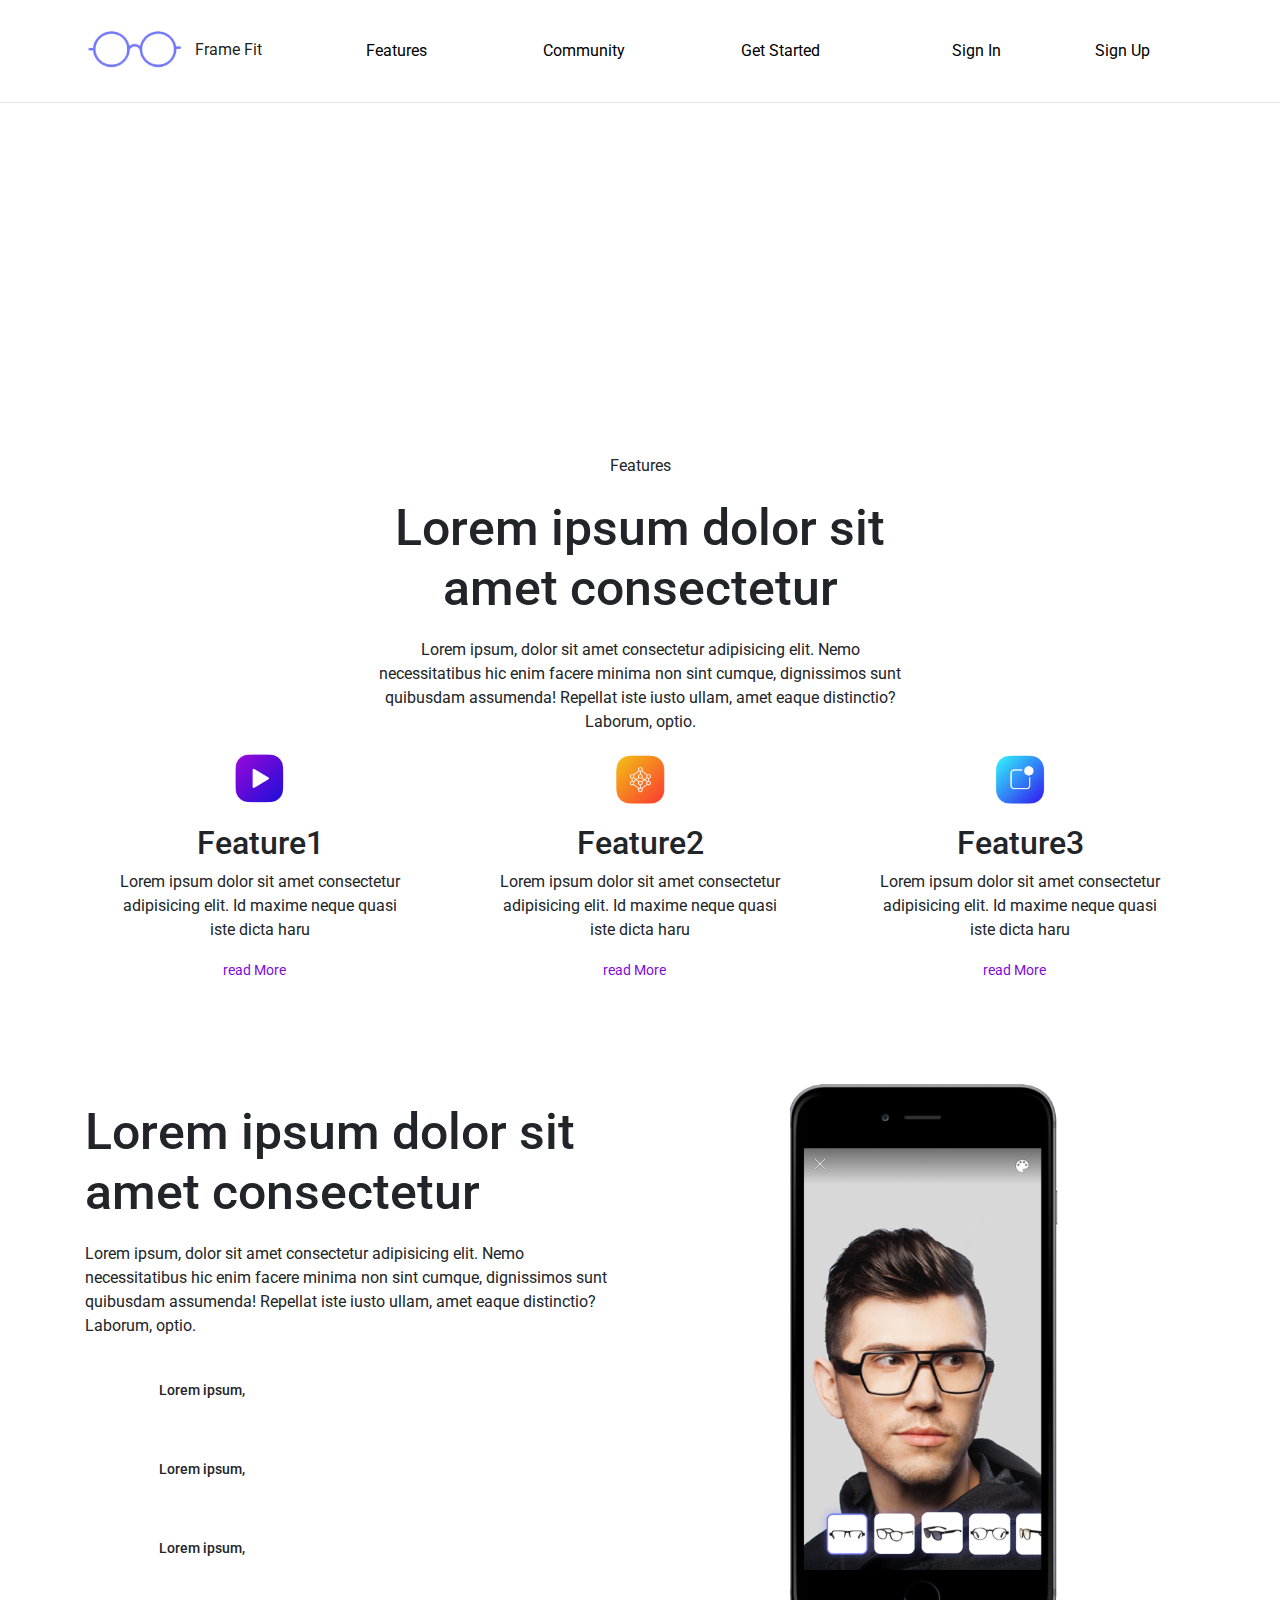
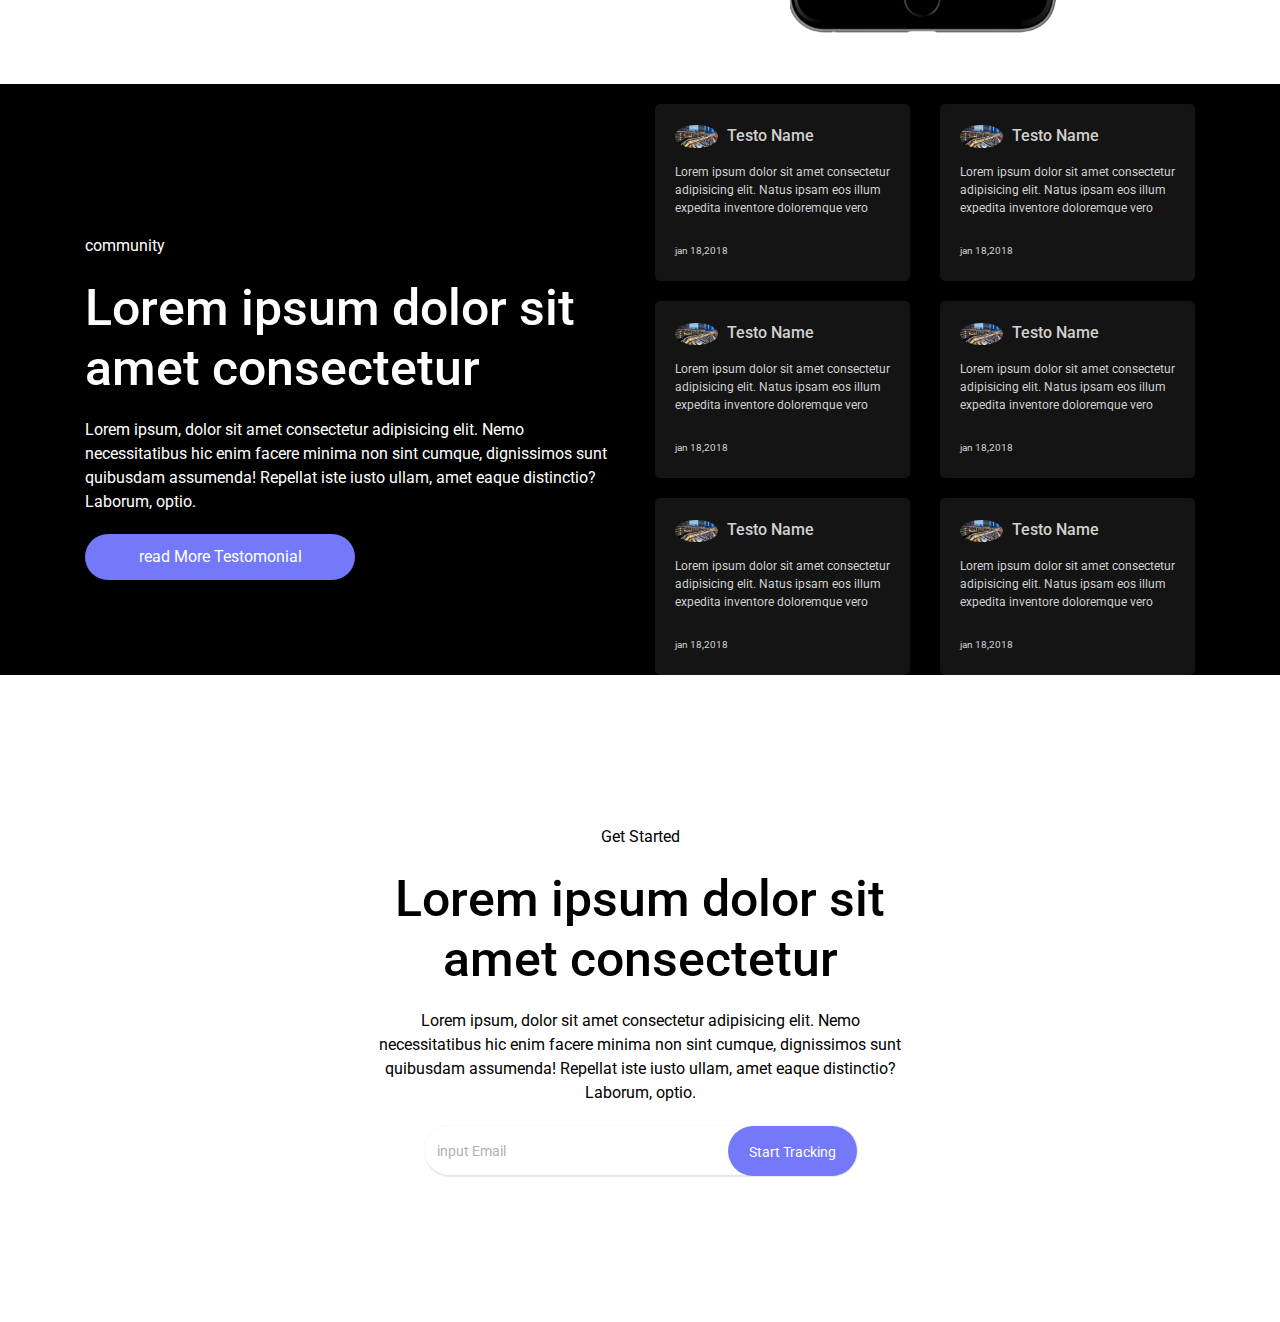
==== index.html @ f3e93267 "gg" ====
<!Doctype html>
<html>

<head>
        <title>Frame Fit</title>
        <meta charset="utf-8">
        <meta name="viewport" content="width=device-width, initial-scale=1, shrink-to-fit=no">
        <link rel="stylesheet" href="https://use.fontawesome.com/releases/v5.5.0/css/all.css"
                integrity="sha384-B4dIYHKNBt8Bc12p+WXckhzcICo0wtJAoU8YZTY5qE0Id1GSseTk6S+L3BlXeVIU"
                crossorigin="anonymous">
        <link href="https://fonts.googleapis.com/css?family=Roboto&display=swap" rel="stylesheet">
        <link rel="stylesheet" href="asset/css/bootstrap.min.css" type="text/css">
        <link rel="stylesheet" href="https://cdnjs.cloudflare.com/ajax/libs/animate.css/3.7.0/animate.min.css">
        <link rel="stylesheet" href="asset/css/owl.carousel.min.css" type="text/css">
        <link rel="stylesheet" href="asset/css/owl.carousel.css" type="text/css">
        <link rel="stylesheet" href="asset/css/style.css" type="text/css">
</head>
<!---------------------------------------------------------------------------------------------->
<!--Nabvbar-->
<div id="menu">
        <div class="container">
                <div class="row">
                        <div class="col-12">
                                <nav class="navbar navbar-expand-lg navbar-light bg-white">
                                        <a class="navbar-brand" href="#"><div class="logo"><img src="asset/img/logo.png" alt=""></div><span>Frame Fit</span></a>
                                        <button class="navbar-toggler" type="button" data-toggle="collapse"
                                                data-target="#navbarNavDropdown" aria-controls="navbarNavDropdown"
                                                aria-expanded="false" aria-label="Toggle navigation">
                                                <span class="navbar-toggler-icon"></span>
                                        </button>
                                        <div class="collapse navbar-collapse justify-content-center"
                                                id="navbarNavDropdown">
                                                <ul class="navbar-nav">
                                                        <li class="nav-item active">
                                                                <a class="nav-link" href="#">Features</a>
                                                        </li>
                                                        <li class="nav-item">
                                                                <a class="nav-link" href="#Community">Community</a>
                                                        </li>
                                                        <li class="nav-item">
                                                                <a class="nav-link last" href="#GetStartSection">Get
                                                                        Started</a>
                                                        </li>

                                                </ul>
                                        </div>
                                        <div class="Sign">
                                                <a class="SignIn" href="#">Sign In</a>
                                                <a class="SignIn" href="#">Sign Up</a>

                                        </div>
                                </nav>
                        </div>
                </div>
        </div>
</div>
<!--Nabvbar-->
<!---------------------------------------------------------------------------------------------->
<!---------------------------------------------------------------------------------------------->
<!--Hero Section Start-->
<div id="HeroSection" class="PaddingSec">
        <div class="container">
                <div class="row">
                        <div class="col-12">

                        </div>
                </div>
        </div>
</div>
<!--Hero Section End---->
<!---------------------------------------------------------------------------------------------->
<!---------------------------------------------------------------------------------------------->
<!--Features Section Start-->
<div id="Features" class="PaddingSec">
        <div class="container">
                <div class="row justify-content-center">
                        <div class="col-lg-6 col-10 text-center">
                                <span class="">Features</span>
                                <h1 class="secTitle text-center">Lorem ipsum dolor sit amet consectetur</h1>
                                <span>Lorem ipsum, dolor sit amet consectetur adipisicing elit. Nemo
                                        necessitatibus hic
                                        enim facere minima non sint cumque, dignissimos sunt quibusdam
                                        assumenda!
                                        Repellat iste iusto ullam, amet eaque distinctio? Laborum, optio.</span>
                        </div>
                </div>
                <div class="row justify-content-center">
                        <div class="col-lg-4 col-md-4-col-12">
                                <div class="FeaturesBox text-center">
                                        <div class="FeaturesIcon">
                                                <img src="asset/img/icon1.png" alt="">
                                        </div>
                                        <h2 class="FeaturesTitle">Feature1</h2>
                                        <p class="FeatureDesc">Lorem ipsum dolor sit amet consectetur adipisicing elit.
                                                Id maxime neque quasi iste dicta haru</p>
                                        <a href="#" class="FeatureLink">read More &nbsp; &nbsp; <i
                                                        class="fas fa-chevron-right"></i></a>
                                </div>
                        </div>
                        <div class="col-lg-4 col-md-4-col-12">
                                <div class="FeaturesBox text-center">
                                        <div class="FeaturesIcon">
                                                <img src="asset/img/icon2.png" alt="">
                                        </div>
                                        <h2 class="FeaturesTitle">Feature2</h2>
                                        <p class="FeatureDesc">Lorem ipsum dolor sit amet consectetur adipisicing elit.
                                                Id maxime neque quasi iste dicta haru</p>
                                        <a href="#" class="FeatureLink">read More &nbsp; &nbsp; <i
                                                        class="fas fa-chevron-right"></i></a>
                                </div>
                        </div>
                        <div class="col-lg-4 col-md-4-col-12">
                                <div class="FeaturesBox text-center">
                                        <div class="FeaturesIcon">
                                                <img src="asset/img/icon3.png" alt="">
                                        </div>
                                        <h2 class="FeaturesTitle">Feature3</h2>
                                        <p class="FeatureDesc">Lorem ipsum dolor sit amet consectetur adipisicing elit.
                                                Id maxime neque quasi iste dicta haru</p>
                                        <a href="#" class="FeatureLink">read More &nbsp; &nbsp; <i
                                                        class="fas fa-chevron-right"></i></a>
                                </div>
                        </div>
                </div>
                <div class="row marginRow">
                        <div class="col-lg-6 col-md-6 col-12">
                                <h1 class="secTitle">Lorem ipsum dolor sit amet consectetur</h1>
                                <span>Lorem ipsum, dolor sit amet consectetur adipisicing elit. Nemo
                                        necessitatibus hic
                                        enim facere minima non sint cumque, dignissimos sunt quibusdam
                                        assumenda!
                                        Repellat iste iusto ullam, amet eaque distinctio? Laborum, optio.</span>

                                <ul>
                                        <li class="FeatureList">
                                                <i class="far fa-list-alt"></i>
                                                <h4>Lorem ipsum,</h4>
                                        </li>
                                        <li class="FeatureList">
                                                <i class="fas fa-moon"></i>
                                                <h4>Lorem ipsum,</h4>
                                        </li>
                                        <li class="FeatureList">
                                                <i class="fas fa-comments"></i>
                                                <h4>Lorem ipsum,</h4>
                                        </li>
                                </ul>

                        </div>
                        <div class="col-lg-6 col-md-6 col-12">
                                <div class="mobileImg">
                                        <img src="asset/img/mobile.png" alt="">
                                </div>
                        </div>
                </div>
        </div>
</div>
<!--Features Section End-->
<!---------------------------------------------------------------------------------------------->
<!--Community Section-->
<div id="Community">
        <div class="container">
                <div class="row">
                        <div class=" col-lg-6  col-md-6 col-12 PaddingSec">
                                <span class="">community</span>
                                <h1 class="secTitle ">Lorem ipsum dolor sit amet consectetur</h1>
                                <span>Lorem ipsum, dolor sit amet consectetur adipisicing elit. Nemo necessitatibus hic
                                        enim facere minima non sint cumque, dignissimos sunt quibusdam assumenda!
                                        Repellat iste iusto ullam, amet eaque distinctio? Laborum, optio.</span>

                                <a href="##" class="btn ReadMoreTest">read More Testomonial</a>

                        </div>
                        <div class=" col-lg-6  col-md-6 col-12">
                                <div class="row">
                                        <div class="col-6">
                                                <div class="TestomonialBox clearfix">
                                                        <div class="TestTop float-left ">
                                                                <div class="TestPic ">
                                                                        <img src="asset/img/1.png" alt="">
                                                                </div>
                                                                <div class="TestName">
                                                                        <h5>Testo Name</h5>
                                                                </div>
                                                                <div class="twitterIcon float-right">
                                                                        <i class="fab fa-twitter"></i>

                                                                </div>
                                                        </div>


                                                        <div class="testDesc">
                                                                <p>Lorem ipsum dolor sit amet consectetur adipisicing
                                                                        elit.
                                                                        Natus ipsam eos illum expedita inventore
                                                                        doloremque vero

                                                                </p>
                                                        </div>

                                                        <div class="testDate">
                                                                <span>jan 18,2018</span>
                                                        </div>
                                                </div>
                                                <div class="TestomonialBox clearfix">
                                                        <div class="TestTop float-left ">
                                                                <div class="TestPic ">
                                                                        <img src="asset/img/1.png" alt="">
                                                                </div>
                                                                <div class="TestName">
                                                                        <h5>Testo Name</h5>
                                                                </div>
                                                                <div class="twitterIcon float-right">
                                                                        <i class="fab fa-twitter"></i>

                                                                </div>
                                                        </div>


                                                        <div class="testDesc">
                                                                <p>Lorem ipsum dolor sit amet consectetur adipisicing
                                                                        elit.
                                                                        Natus ipsam eos illum expedita inventore
                                                                        doloremque vero

                                                                </p>
                                                        </div>

                                                        <div class="testDate">
                                                                <span>jan 18,2018</span>
                                                        </div>
                                                </div>
                                                <div class="TestomonialBox clearfix">
                                                        <div class="TestTop float-left ">
                                                                <div class="TestPic ">
                                                                        <img src="asset/img/1.png" alt="">
                                                                </div>
                                                                <div class="TestName">
                                                                        <h5>Testo Name</h5>
                                                                </div>
                                                                <div class="twitterIcon float-right">
                                                                        <i class="fab fa-twitter"></i>

                                                                </div>
                                                        </div>


                                                        <div class="testDesc">
                                                                <p>Lorem ipsum dolor sit amet consectetur adipisicing
                                                                        elit.
                                                                        Natus ipsam eos illum expedita inventore
                                                                        doloremque vero

                                                                </p>
                                                        </div>

                                                        <div class="testDate">
                                                                <span>jan 18,2018</span>
                                                        </div>
                                                </div>
                                        </div>
                                        <div class="col-6">
                                                <div class="TestomonialBox clearfix">
                                                        <div class="TestTop float-left ">
                                                                <div class="TestPic ">
                                                                        <img src="asset/img/1.png" alt="">
                                                                </div>
                                                                <div class="TestName">
                                                                        <h5>Testo Name</h5>
                                                                </div>
                                                                <div class="twitterIcon float-right">
                                                                        <i class="fab fa-twitter"></i>

                                                                </div>
                                                        </div>


                                                        <div class="testDesc">
                                                                <p>Lorem ipsum dolor sit amet consectetur adipisicing
                                                                        elit.
                                                                        Natus ipsam eos illum expedita inventore
                                                                        doloremque vero

                                                                </p>
                                                        </div>

                                                        <div class="testDate">
                                                                <span>jan 18,2018</span>
                                                        </div>
                                                </div>
                                                <div class="TestomonialBox clearfix">
                                                        <div class="TestTop float-left ">
                                                                <div class="TestPic ">
                                                                        <img src="asset/img/1.png" alt="">
                                                                </div>
                                                                <div class="TestName">
                                                                        <h5>Testo Name</h5>
                                                                </div>
                                                                <div class="twitterIcon float-right">
                                                                        <i class="fab fa-twitter"></i>

                                                                </div>
                                                        </div>


                                                        <div class="testDesc">
                                                                <p>Lorem ipsum dolor sit amet consectetur adipisicing
                                                                        elit.
                                                                        Natus ipsam eos illum expedita inventore
                                                                        doloremque vero

                                                                </p>
                                                        </div>

                                                        <div class="testDate">
                                                                <span>jan 18,2018</span>
                                                        </div>
                                                </div>
                                                <div class="TestomonialBox clearfix">
                                                        <div class="TestTop float-left ">
                                                                <div class="TestPic ">
                                                                        <img src="asset/img/1.png" alt="">
                                                                </div>
                                                                <div class="TestName">
                                                                        <h5>Testo Name</h5>
                                                                </div>
                                                                <div class="twitterIcon float-right">
                                                                        <i class="fab fa-twitter"></i>

                                                                </div>
                                                        </div>


                                                        <div class="testDesc">
                                                                <p>Lorem ipsum dolor sit amet consectetur adipisicing
                                                                        elit.
                                                                        Natus ipsam eos illum expedita inventore
                                                                        doloremque vero

                                                                </p>
                                                        </div>

                                                        <div class="testDate">
                                                                <span>jan 18,2018</span>
                                                        </div>
                                                </div>
                                        </div>
                                </div>


                        </div>
                </div>
        </div>
</div>
<!--Community Section-->
<!---------------------------------------------------------------------------------------------->
<!---------------------------------------------------------------------------------------------->
<!--Get Start Section-->
<div id="GetStartSection" class="PaddingSec">
        <div class="container">
                <div class="row justify-content-center">
                        <div class="col-lg-6 col-12 text-center">
                                <span class="">Get Started</span>
                                <h1 class="secTitle text-center">Lorem ipsum dolor sit amet consectetur</h1>
                                <span>Lorem ipsum, dolor sit amet consectetur adipisicing elit. Nemo
                                        necessitatibus hic
                                        enim facere minima non sint cumque, dignissimos sunt quibusdam
                                        assumenda!
                                        Repellat iste iusto ullam, amet eaque distinctio? Laborum, optio.</span>
                                <div class="emailSub text-center">
                                        <input class="emailinput" type="email" placeholder="input Email">
                                        <a href="##" class="btn StartBtn">Start Tracking</a>
                                </div>
                        </div>
                        <div class="SocialIcons">
                                <i class="fab fa-twitter"></i>
                                <i class="fab fa-facebook-square"></i>
                                <i class="fab fa-youtube"></i>


                        </div>
                </div>
        </div>
</div>
<!--Get Start Section-->


<body>


        <script src="asset/js/jquery.min.js"></script>
        <script src="asset/js/popper.min.js"></script>
        <script src="asset/js/bootstrap.min.js"></script>
        <script src="asset/js/owl.carousel.js"></script>
        <script src="asset/js/owl.carousel.min.js"></script>
        <script src="asset/js/main.js"></script>

</body>
---- asset/css/style.css ----
body{
    font-family: 'Roboto', sans-serif;
}
.logo{
    width:100px;
    height:52px;
    margin-right:10px;
    display: inline-block;

}
img{
    width:100%;
}
.nav-link,.SignIn{
    color:black !important;
    font-size:16px;
    font-weight:400;
}
.nav-link{
    margin-right:100px;
}
.nav-link.last{
    margin-right:0;
}
.navbar{
    background-color:white;
    padding:20px 0;
}
.navbar-brand span{
font-size:16px;
}
#menu{
    width: 100%;
    height: auto;
    border-bottom:1px solid #e5e5e5;
}
.SignIn{
    padding:20px 45px;
}

.SignIn:hover{
    text-decoration: none;
    color:white !important;
    background-color:#7379f8;
    border-radius: 40px;
    box-shadow: 1px 1px 1px 1px rgba(0,0,0,.1)
}
#GetStartSection{
    width:100%;
    background-color: white;
    height:auto;
    color:black;

}
.secTitle{
    font-size:50px;
    margin:20px 0;

}
.PaddingSec{
    padding-top:150px;
    padding-bottom:50px;
}
.emailSub{
    position:relative;
    width:80%;
    margin:0 auto;


}
.emailinput{
    width:100%;
border:0;
    border-radius: 40px;
    box-shadow:1px 1px 1px 1px rgba(0,0,0,.1);
    margin-top:20px;
    border:1px solid #fcfcfc;
    height: 50px;
}
.emailinput::placeholder{
    padding:10px;
    color:#b2b2b2;
    font-size:14px;
    height:50px;
}
.StartBtn{
    height:50px;
    background-color: #7379f8;
    color:white !important;
    border-radius: 40px;
    position: absolute;
    padding: 0 20px;
    line-height: 50px;
    right: -1px;
    top: 29%;
    font-size:14px;
}
.SocialIcons{
    width:100%;
    text-align: center;
}
.StartBtn:hover{
    background-color: #5b60cc;
    border:1px solid #7379f8;
}
.SocialIcons{
    margin-top:50px;
}
.SocialIcons i{
color:#cccccc;
display: inline-block;
padding:20px;
font-size:20px;
}
#Community{
    background-color: black;
    color:white;
}
.ReadMoreTest{
    margin-top:20px;
    background-color: #7379f8;
    color:white;
    display: block;
    padding:10px;
    border-radius: 40px;
    width:50%;
}
.TestomonialBox{
    padding:20px;
    width:100%;
    height:auto;
    border-radius: 5px;
    background-color: #141414;
    color:#d0d0d0;
    margin-top:20px;

}
.TestTop{
width:100%;
margin-bottom:10px;
}
.TestPic{
    width:20%;
    border-radius: 100%;
    display: inline-block;
    margin-right:5px;
}
.TestName{
    display:inline-block;
}
.TestName h5{ 
    font-size:1rem;
}
.TestPic img{
    border-radius:50%;
}
.twitterIcon{
    display: inline-block;
}
.twitterIcon i{
    font-size:16px;
    color:#5a5a5a;

}
.testDesc{
    margin-top:30px;
}
.testDesc p{
    font-size:0.75rem;
}
.testDate{
    margin-top:20px;
}
.testDate span{
    font-size:.6rem;
}
.FeaturesBox{
    width:100%;
    padding:0 30px;
    margin-top:20px;
}
.FeaturesIcon{
    margin:0 auto;
    margin-bottom:20px;
    width:50px;
    height:50px;
}
.FeatureLink{
    color:#7d0ada;
    font-size:14px;
    margin-top:20px;
}
.FeatureLink i{
    font-size:12px;
}
.marginRow{
    margin-top:100px;
}
.mobileImg{
    width:50%;
    margin:0 auto;
}
#Features ul{
    margin-top:20px;
}
.FeatureList{
    list-style-type: none;
    margin-top:30px;
    width:50%;
    padding:10px;
}
.FeatureList i{
    display: inline-block;
    color:#b9bcfc;
    font-size:18px;

}
.FeatureList h4{
    display:inline-block;
    font-size:14px;
    margin-left:20px;

}
.FeatureList:hover{
    box-shadow: 1px 1px 1px 1px rgba(0,0,0,.2)
}
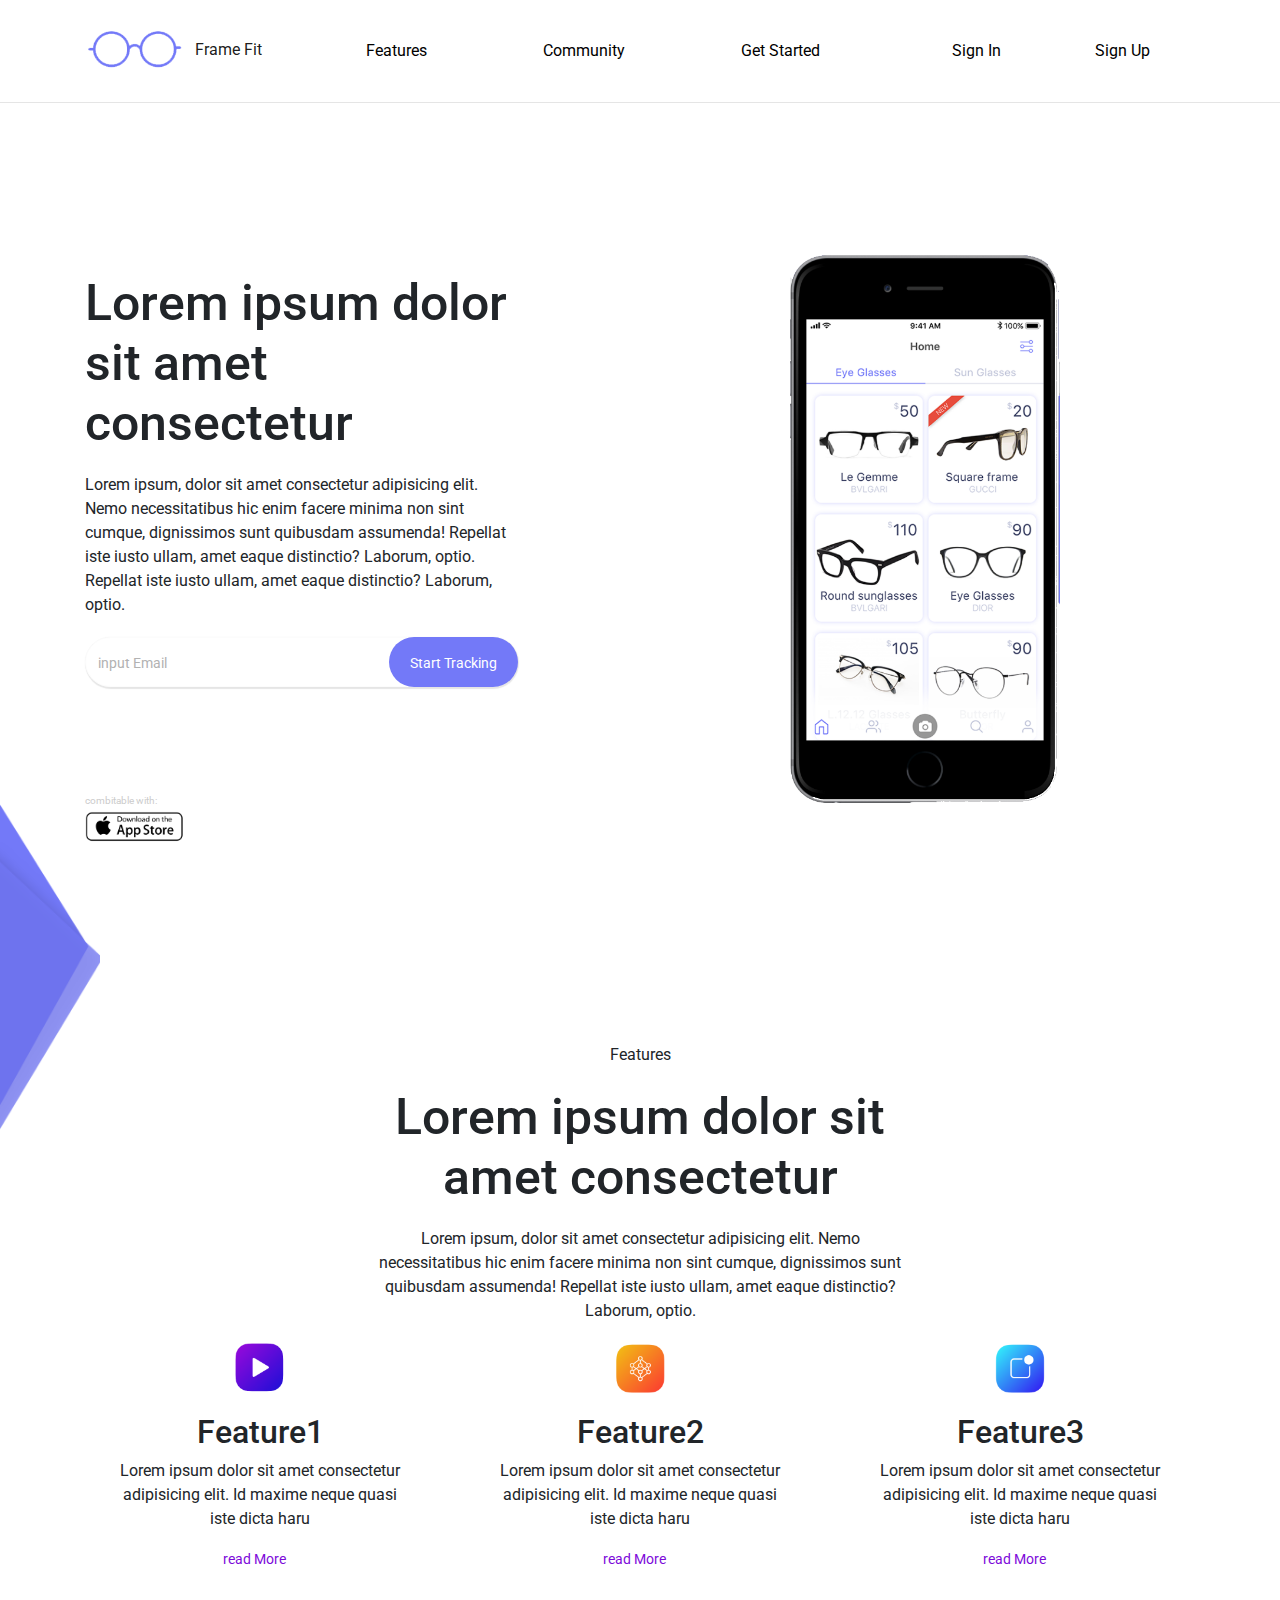
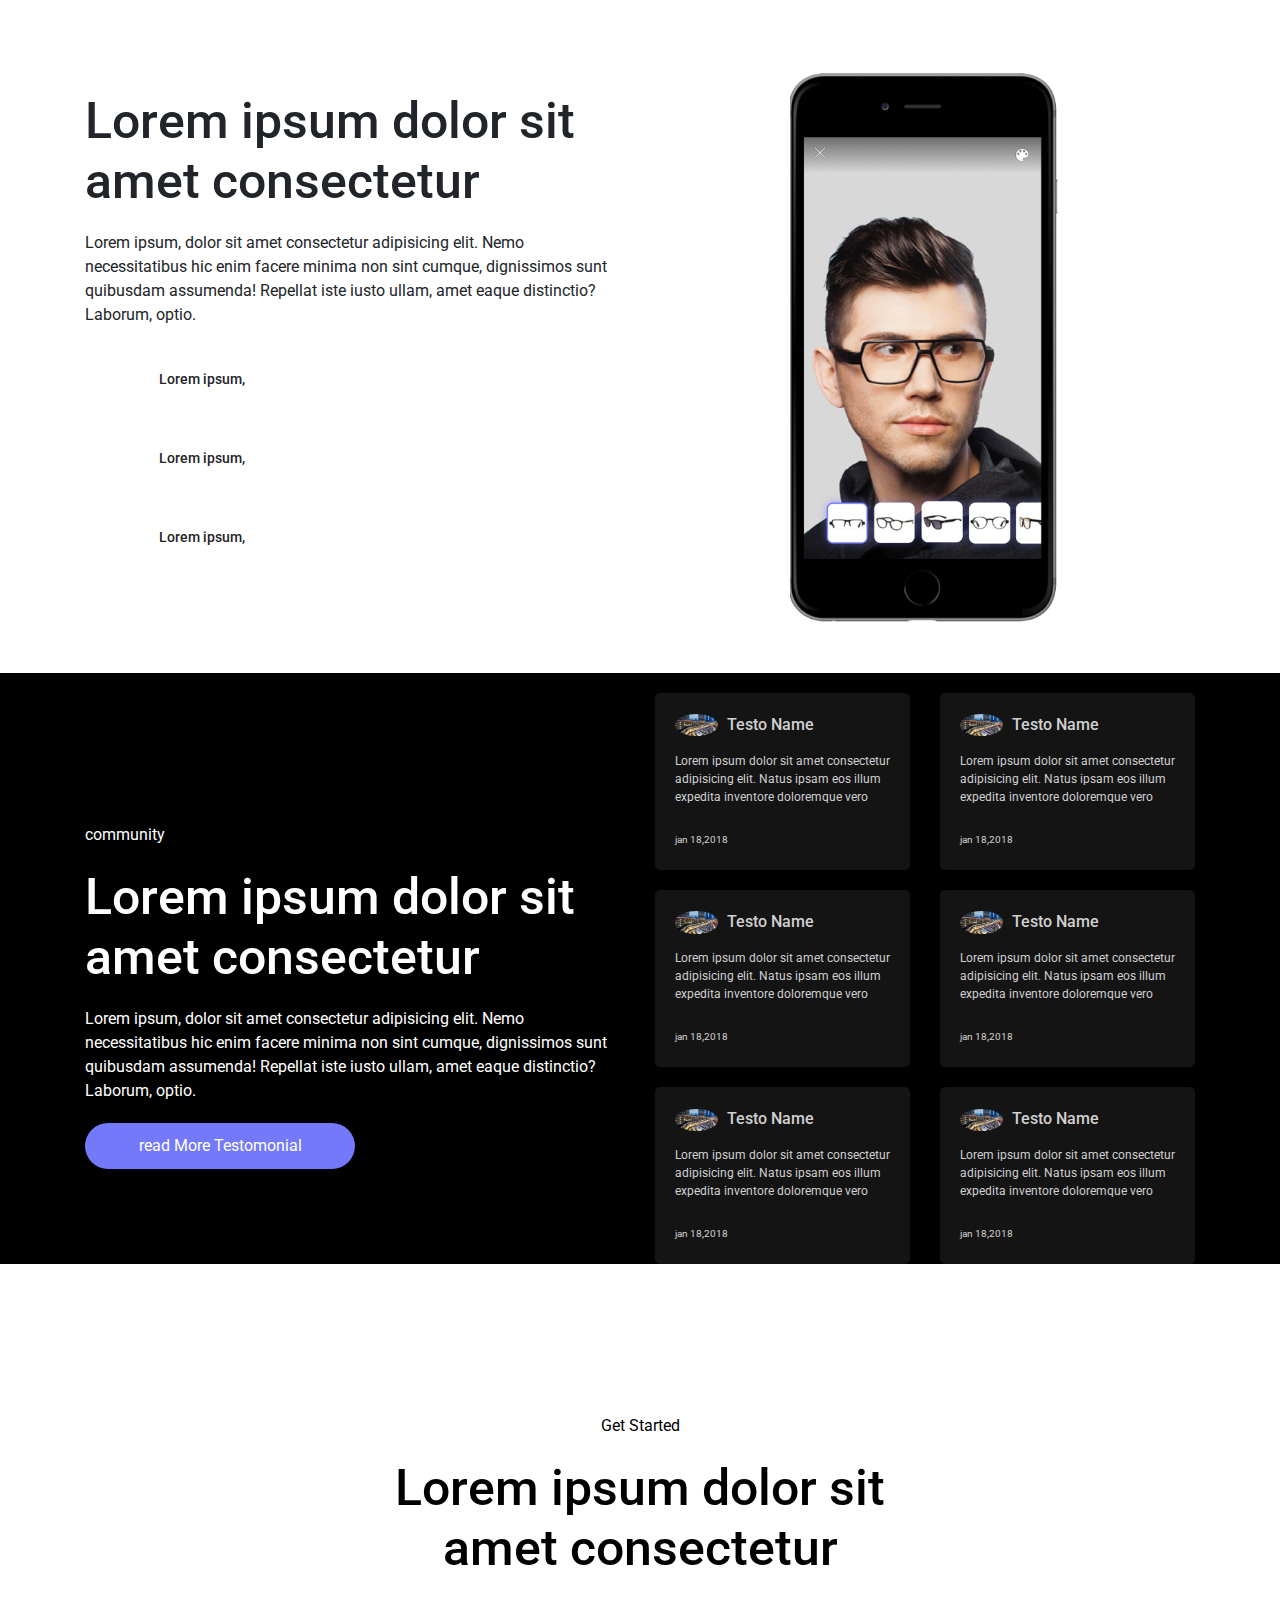
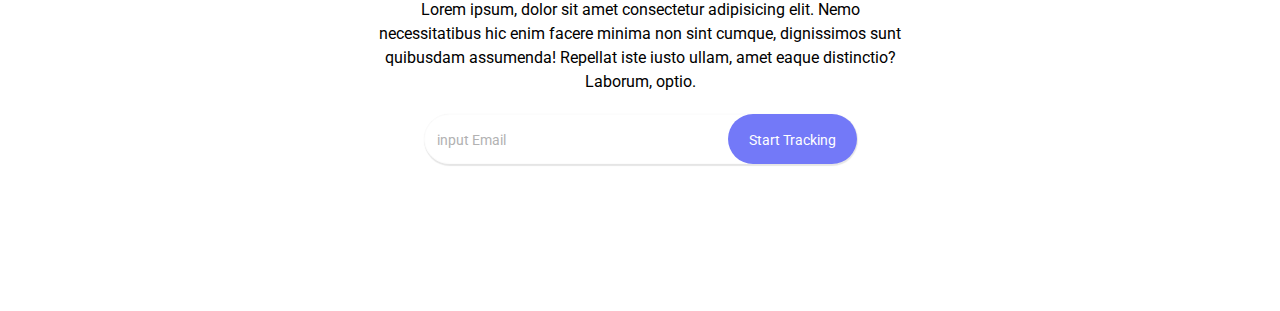
==== commit f452bc85: "dd" ====
--- a/index.html
+++ b/index.html
@@ -4,6 +4,8 @@
 <head>
         <title>Frame Fit</title>
         <meta charset="utf-8">
+        <link rel=icon href="asset/img/logo.png" sizes="20x20" type="image/png">
+
         <meta name="viewport" content="width=device-width, initial-scale=1, shrink-to-fit=no">
         <link rel="stylesheet" href="https://use.fontawesome.com/releases/v5.5.0/css/all.css"
                 integrity="sha384-B4dIYHKNBt8Bc12p+WXckhzcICo0wtJAoU8YZTY5qE0Id1GSseTk6S+L3BlXeVIU"
@@ -22,7 +24,10 @@
                 <div class="row">
                         <div class="col-12">
                                 <nav class="navbar navbar-expand-lg navbar-light bg-white">
-                                        <a class="navbar-brand" href="#"><div class="logo"><img src="asset/img/logo.png" alt=""></div><span>Frame Fit</span></a>
+                                        <a class="navbar-brand" href="#">
+                                                <div class="logo"><img src="asset/img/logo.png" alt=""></div><span>Frame
+                                                        Fit</span>
+                                        </a>
                                         <button class="navbar-toggler" type="button" data-toggle="collapse"
                                                 data-target="#navbarNavDropdown" aria-controls="navbarNavDropdown"
                                                 aria-expanded="false" aria-label="Toggle navigation">
@@ -59,10 +64,37 @@
 <!---------------------------------------------------------------------------------------------->
 <!--Hero Section Start-->
 <div id="HeroSection" class="PaddingSec">
+        <div class="backgrounimg"><img src="asset/img/back1.png" alt="">
+        </div>
+
         <div class="container">
-                <div class="row">
-                        <div class="col-12">
-
+                <div class="row ">
+                        <div class="col-lg-6 col-md-6 col-12">
+                                <div class="heroCont">
+                                        <h1 class="secTitle">Lorem ipsum dolor sit amet consectetur</h1>
+                                        <span>Lorem ipsum, dolor sit amet consectetur adipisicing elit. Nemo
+                                                necessitatibus hic
+                                                enim facere minima non sint cumque, dignissimos sunt quibusdam
+                                                assumenda!
+                                                Repellat iste iusto ullam, amet eaque distinctio? Laborum, optio.</span>
+
+                                        Repellat iste iusto ullam, amet eaque distinctio? Laborum, optio.</span>
+                                        <div class="emailSub text-center">
+                                                <input class="emailinput" type="email" placeholder="input Email">
+                                                <a href="##" class="btn StartBtn">Start Tracking</a>
+                                        </div>
+                                        <div class="appStore">
+                                                <span>combitable with:</span>
+                                                <img src="asset/img/store.png">
+
+                                        </div>
+                                </div>
+
+                        </div>
+                        <div class="col-lg-6 col-md-6 col-12">
+                                <div class="mobileImg">
+                                        <img src="asset/img/mobile1.png" alt="">
+                                </div>
                         </div>
                 </div>
         </div>
--- a/asset/css/style.css
+++ b/asset/css/style.css
@@ -25,6 +25,32 @@
 .navbar{
     background-color:white;
     padding:20px 0;
+}
+#HeroSection{
+    position: relative;
+}
+.backgrounimg{
+    position: absolute;
+    left:0;
+    top:700px;
+    width:100px;
+}
+.appStore{
+    width:100px;
+    margin-top:100px;
+}
+.appStore span{
+    font-size:10px;
+    color:#cccccc;
+}
+#HeroSection .emailSub{
+    margin-left:0 !important;
+}
+.heroCont{
+    width:80%;
+}
+.heroCont .emailSub{
+    width:100%;
 }
 .navbar-brand span{
 font-size:16px;
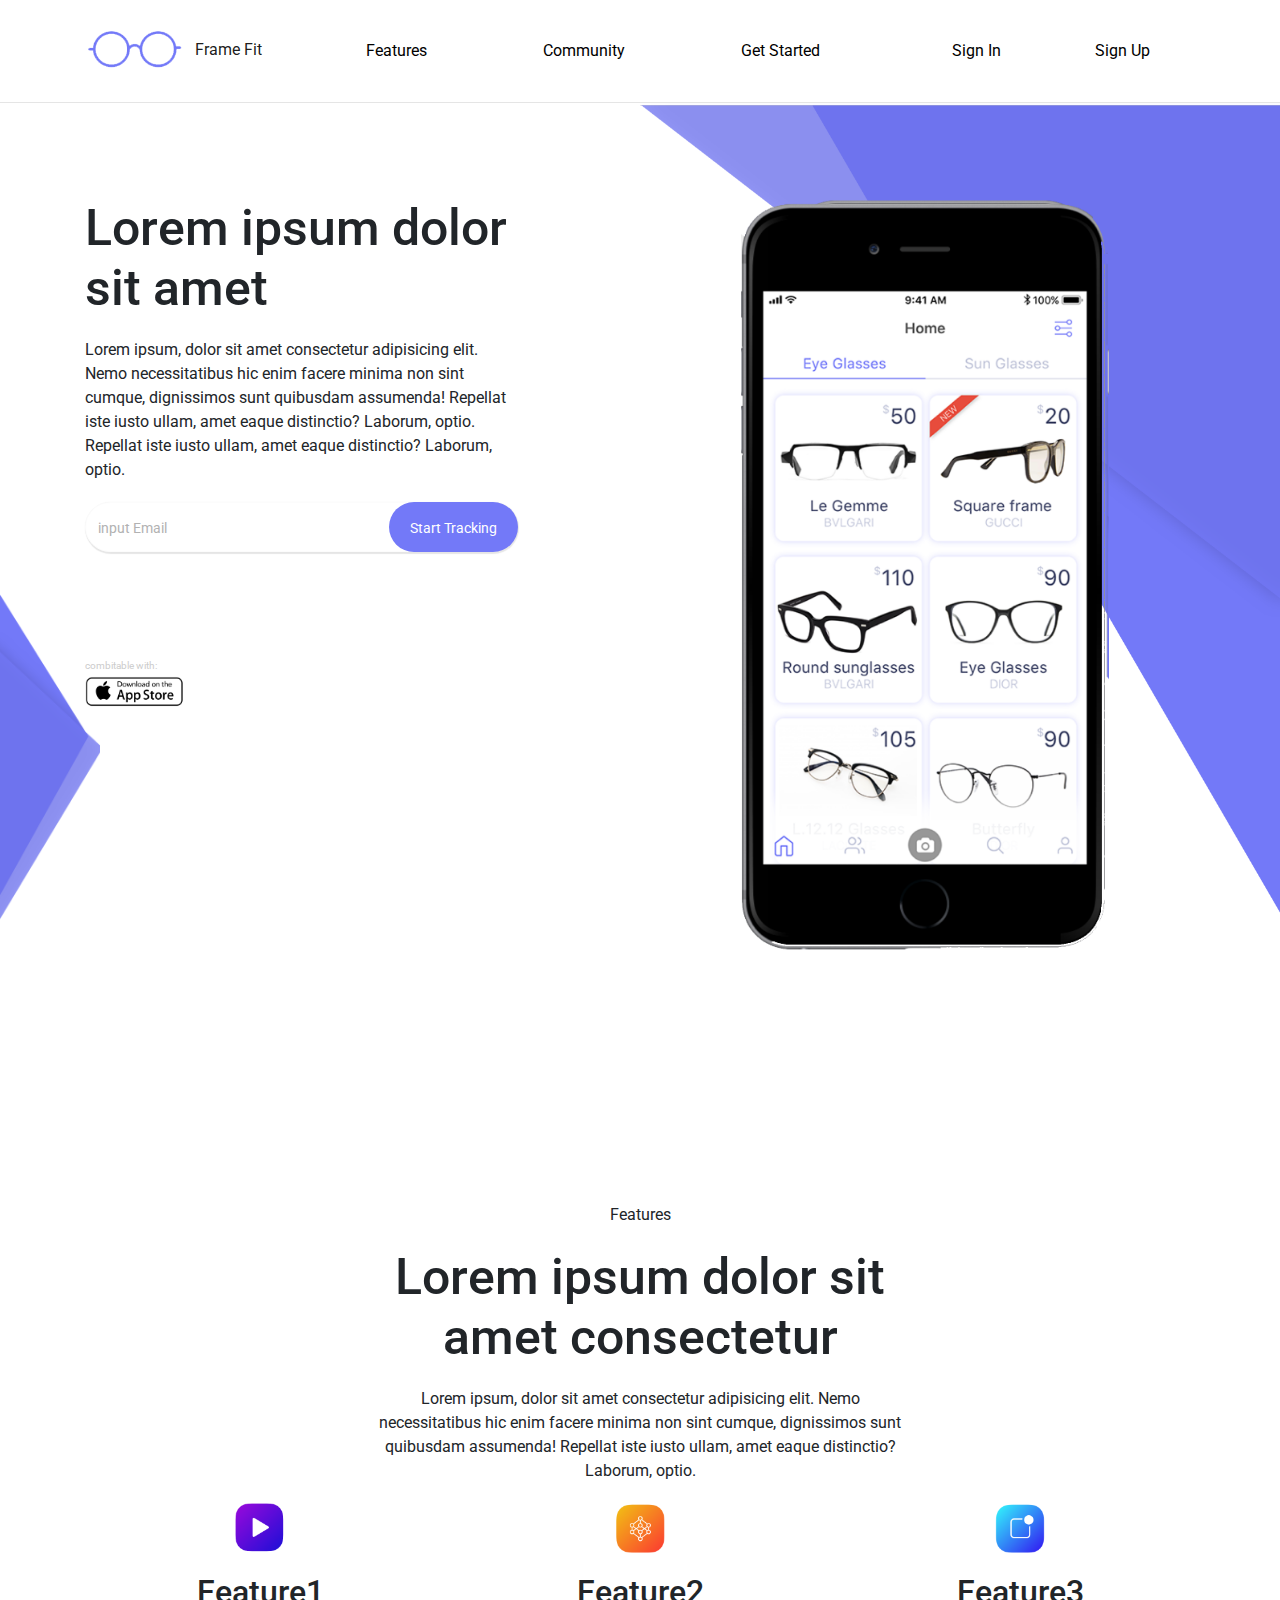
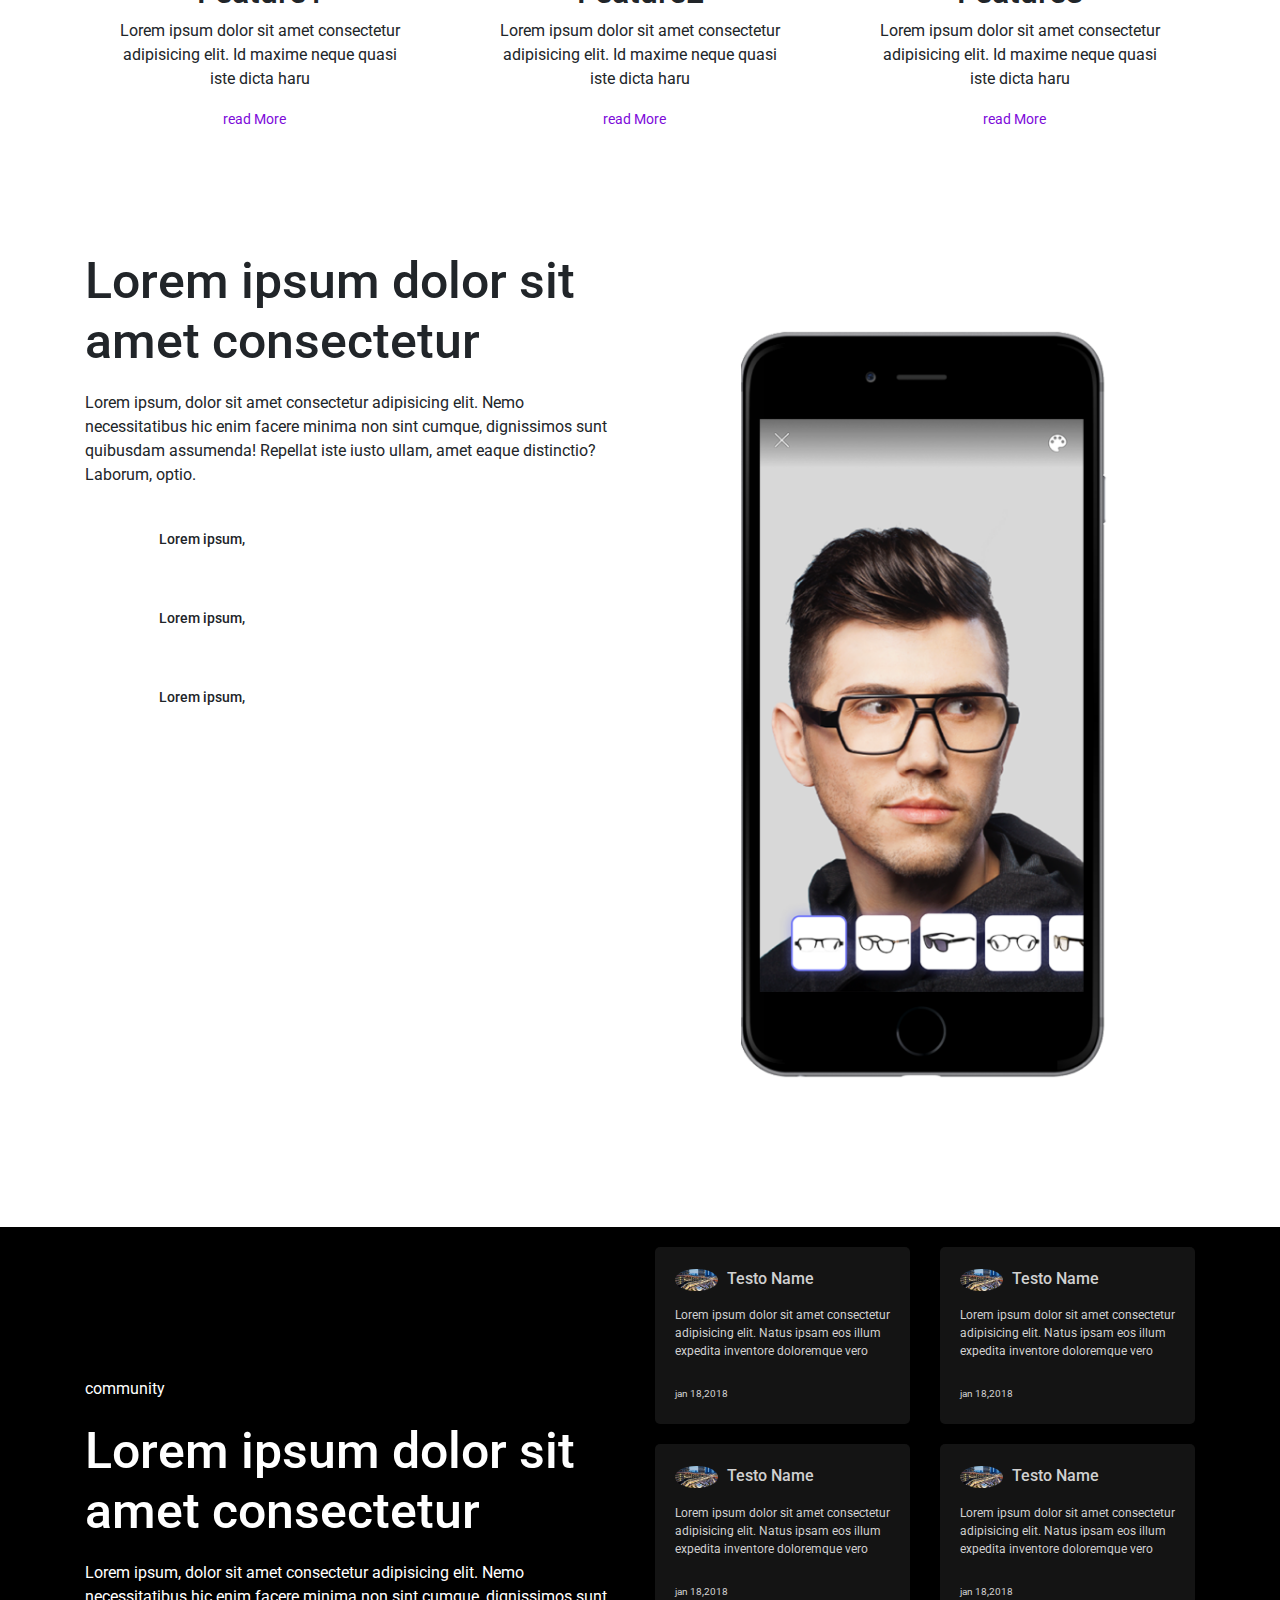
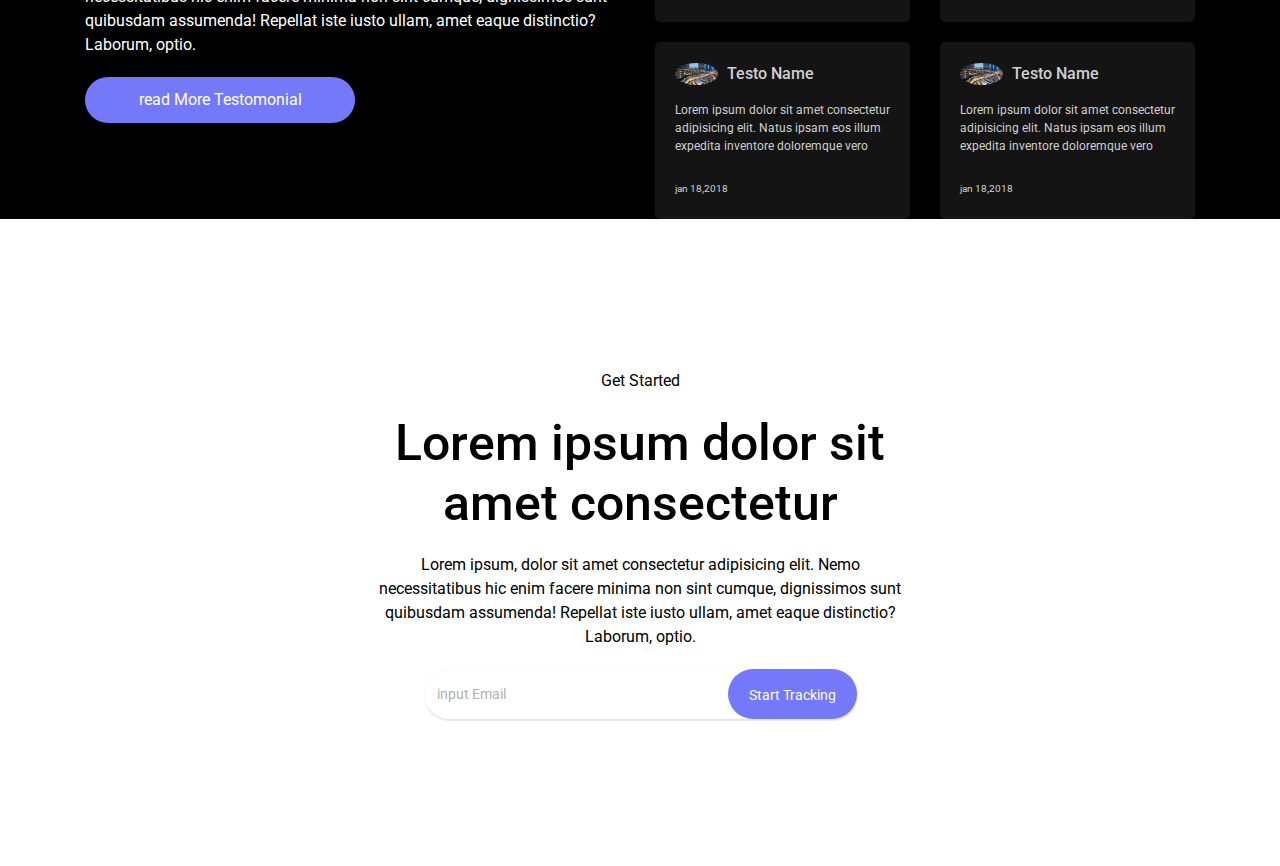
==== commit 16f7cff4: "dd" ====
--- a/index.html
+++ b/index.html
@@ -63,15 +63,17 @@
 <!---------------------------------------------------------------------------------------------->
 <!---------------------------------------------------------------------------------------------->
 <!--Hero Section Start-->
-<div id="HeroSection" class="PaddingSec">
+<div id="HeroSection" class="">
         <div class="backgrounimg"><img src="asset/img/back1.png" alt="">
+        </div>
+        <div class="backgrounimg2"><img src="asset/img/back2.png" alt="">
         </div>
 
         <div class="container">
                 <div class="row ">
                         <div class="col-lg-6 col-md-6 col-12">
                                 <div class="heroCont">
-                                        <h1 class="secTitle">Lorem ipsum dolor sit amet consectetur</h1>
+                                        <h1 class="secTitle">Lorem ipsum dolor sit amet</h1>
                                         <span>Lorem ipsum, dolor sit amet consectetur adipisicing elit. Nemo
                                                 necessitatibus hic
                                                 enim facere minima non sint cumque, dignissimos sunt quibusdam
--- a/asset/css/style.css
+++ b/asset/css/style.css
@@ -28,13 +28,23 @@
 }
 #HeroSection{
     position: relative;
+    z-index: 1;
 }
 .backgrounimg{
     position: absolute;
     left:0;
-    top:700px;
+    top:490px;
     width:100px;
 }
+.backgrounimg2{
+    position: absolute;
+    z-index: -1;
+    top:0;
+    right:0;
+    width:50%;
+    
+}
+
 .appStore{
     width:100px;
     margin-top:100px;
@@ -48,6 +58,7 @@
 }
 .heroCont{
     width:80%;
+    margin-top:95px;
 }
 .heroCont .emailSub{
     width:100%;
@@ -138,6 +149,9 @@
 padding:20px;
 font-size:20px;
 }
+.SocialIcons i:hover{
+ color:#7379f8;
+    }
 #Community{
     background-color: black;
     color:white;
@@ -223,8 +237,8 @@
     margin-top:100px;
 }
 .mobileImg{
-    width:50%;
-    margin:0 auto;
+    width: 68%;
+    margin: 98px auto;
 }
 #Features ul{
     margin-top:20px;
@@ -249,4 +263,11 @@
 }
 .FeatureList:hover{
     box-shadow: 1px 1px 1px 1px rgba(0,0,0,.2)
+}@media(max-width:767px){
+    .backgrounimg,.backgrounimg2{
+        display:none;
+    }
+    .secTitle{
+        font-size:27px;
+    }
 }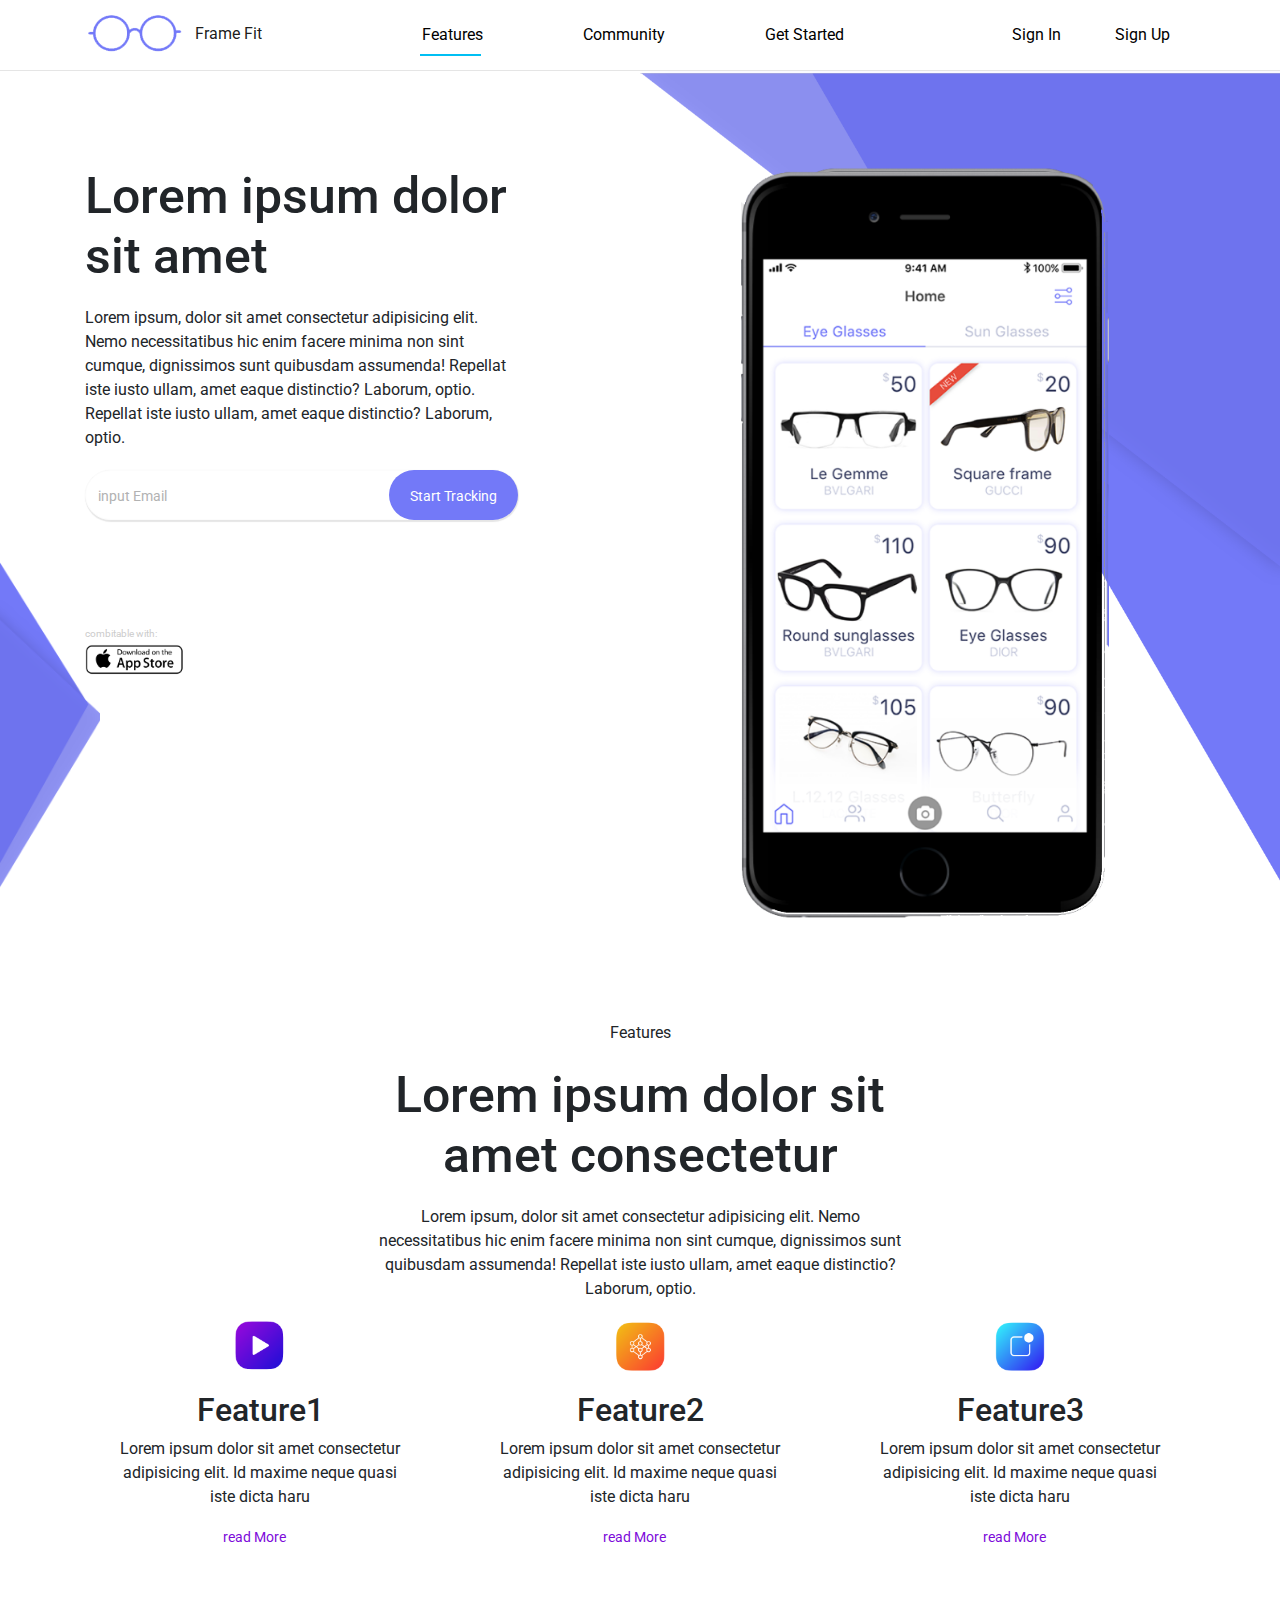
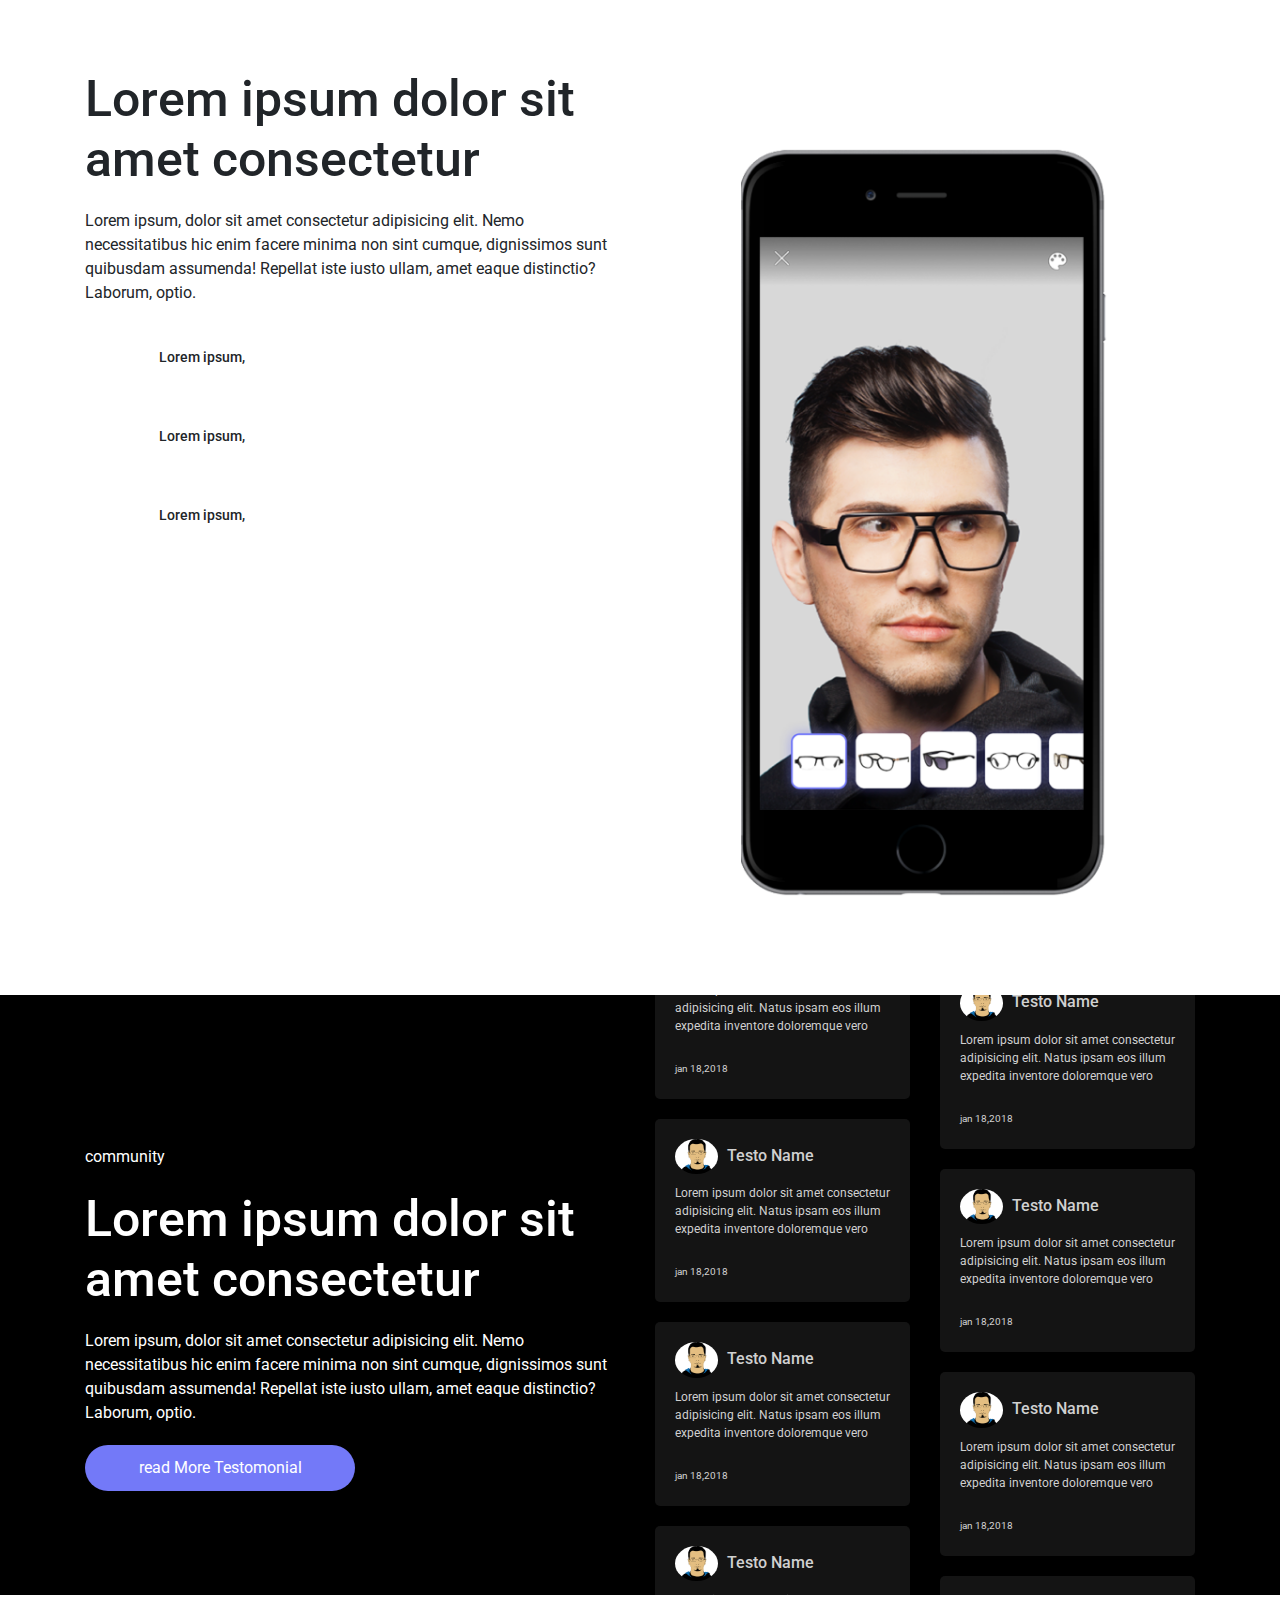
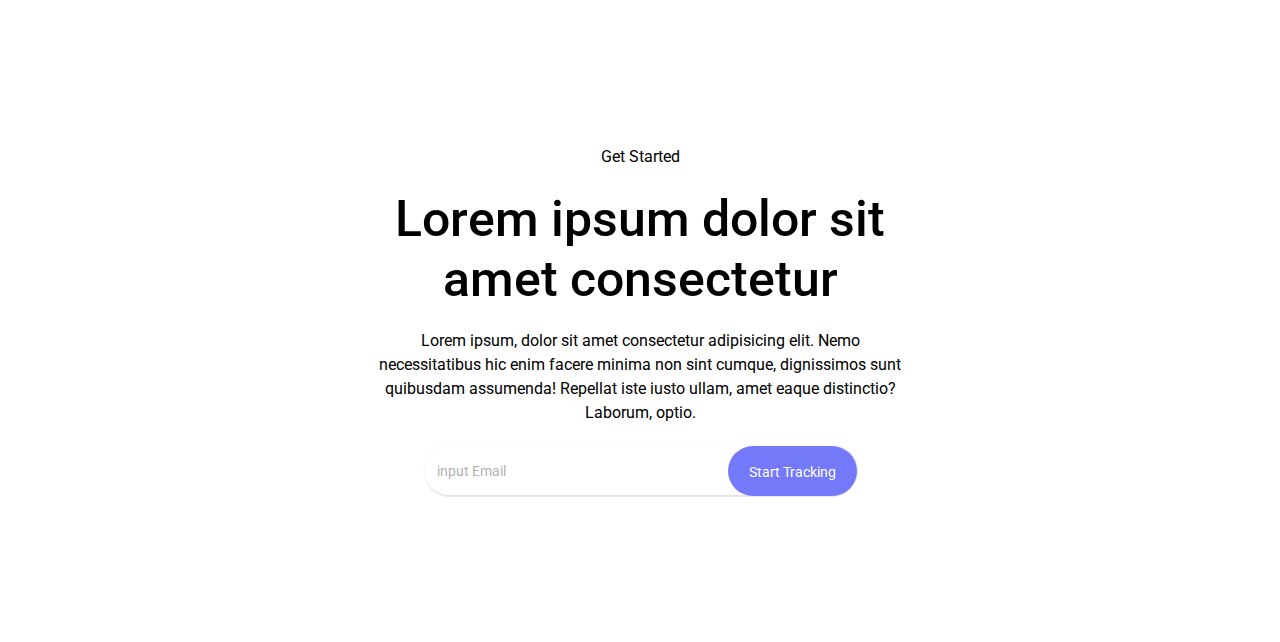
==== commit 83554f43: "mm" ====
--- a/index.html
+++ b/index.html
@@ -22,7 +22,12 @@
 <div id="menu">
         <div class="container">
                 <div class="row">
-                        <div class="col-12">
+                        <div class="col-12 clearfix">
+                                <div class="Sign SignMobile">
+                                        <a class="SignIn SignClick" href="#">Sign In</a>
+                                        <a class="SignIn SignUp " href="#">Sign Up</a>
+
+                                </div>
                                 <nav class="navbar navbar-expand-lg navbar-light bg-white">
                                         <a class="navbar-brand" href="#">
                                                 <div class="logo"><img src="asset/img/logo.png" alt=""></div><span>Frame
@@ -36,22 +41,25 @@
                                         <div class="collapse navbar-collapse justify-content-center"
                                                 id="navbarNavDropdown">
                                                 <ul class="navbar-nav">
-                                                        <li class="nav-item active">
-                                                                <a class="nav-link" href="#">Features</a>
+                                                        <li class="nav-item ">
+                                                                <a class="nav-link Features-Link activeLink"
+                                                                        href="#">Features</a>
                                                         </li>
                                                         <li class="nav-item">
-                                                                <a class="nav-link" href="#Community">Community</a>
+                                                                <a class="nav-link Community-Link"
+                                                                        href="#Community">Community</a>
                                                         </li>
                                                         <li class="nav-item">
-                                                                <a class="nav-link last" href="#GetStartSection">Get
+                                                                <a class="nav-link last GetStartSection-Link"
+                                                                        href="#GetStartSection">Get
                                                                         Started</a>
                                                         </li>
 
                                                 </ul>
                                         </div>
                                         <div class="Sign">
-                                                <a class="SignIn" href="#">Sign In</a>
-                                                <a class="SignIn" href="#">Sign Up</a>
+                                                <a class="SignIn SignClick" href="#">Sign In</a>
+                                                <a class="SignIn SignUp" href="#">Sign Up</a>
 
                                         </div>
                                 </nav>
@@ -105,7 +113,7 @@
 <!---------------------------------------------------------------------------------------------->
 <!---------------------------------------------------------------------------------------------->
 <!--Features Section Start-->
-<div id="Features" class="PaddingSec">
+<div id="Features" class="">
         <div class="container">
                 <div class="row justify-content-center">
                         <div class="col-lg-6 col-10 text-center">
@@ -207,93 +215,205 @@
                         </div>
                         <div class=" col-lg-6  col-md-6 col-12">
                                 <div class="row">
-                                        <div class="col-6">
-                                                <div class="TestomonialBox clearfix">
-                                                        <div class="TestTop float-left ">
-                                                                <div class="TestPic ">
-                                                                        <img src="asset/img/1.png" alt="">
-                                                                </div>
-                                                                <div class="TestName">
-                                                                        <h5>Testo Name</h5>
-                                                                </div>
-                                                                <div class="twitterIcon float-right">
-                                                                        <i class="fab fa-twitter"></i>
-
-                                                                </div>
-                                                        </div>
-
-
-                                                        <div class="testDesc">
-                                                                <p>Lorem ipsum dolor sit amet consectetur adipisicing
-                                                                        elit.
-                                                                        Natus ipsam eos illum expedita inventore
-                                                                        doloremque vero
-
-                                                                </p>
-                                                        </div>
-
-                                                        <div class="testDate">
-                                                                <span>jan 18,2018</span>
-                                                        </div>
-                                                </div>
-                                                <div class="TestomonialBox clearfix">
-                                                        <div class="TestTop float-left ">
-                                                                <div class="TestPic ">
-                                                                        <img src="asset/img/1.png" alt="">
-                                                                </div>
-                                                                <div class="TestName">
-                                                                        <h5>Testo Name</h5>
-                                                                </div>
-                                                                <div class="twitterIcon float-right">
-                                                                        <i class="fab fa-twitter"></i>
-
-                                                                </div>
-                                                        </div>
-
-
-                                                        <div class="testDesc">
-                                                                <p>Lorem ipsum dolor sit amet consectetur adipisicing
-                                                                        elit.
-                                                                        Natus ipsam eos illum expedita inventore
-                                                                        doloremque vero
-
-                                                                </p>
-                                                        </div>
-
-                                                        <div class="testDate">
-                                                                <span>jan 18,2018</span>
-                                                        </div>
-                                                </div>
-                                                <div class="TestomonialBox clearfix">
-                                                        <div class="TestTop float-left ">
-                                                                <div class="TestPic ">
-                                                                        <img src="asset/img/1.png" alt="">
-                                                                </div>
-                                                                <div class="TestName">
-                                                                        <h5>Testo Name</h5>
-                                                                </div>
-                                                                <div class="twitterIcon float-right">
-                                                                        <i class="fab fa-twitter"></i>
-
-                                                                </div>
-                                                        </div>
-
-
-                                                        <div class="testDesc">
-                                                                <p>Lorem ipsum dolor sit amet consectetur adipisicing
-                                                                        elit.
-                                                                        Natus ipsam eos illum expedita inventore
-                                                                        doloremque vero
-
-                                                                </p>
-                                                        </div>
-
-                                                        <div class="testDate">
-                                                                <span>jan 18,2018</span>
-                                                        </div>
-                                                </div>
-                                        </div>
-                                        <div class="col-6">
+                                        <div class="col-lg-6 col-md-6 col-12 marginCol" >
+                                                <div class="TestomonialBox clearfix">
+                                                        <div class="TestTop float-left ">
+                                                                <div class="TestPic ">
+                                                                        <img src="asset/img/1.png" alt="">
+                                                                </div>
+                                                                <div class="TestName">
+                                                                        <h5>Testo Name</h5>
+                                                                </div>
+                                                                <div class="twitterIcon float-right">
+                                                                        <i class="fab fa-twitter"></i>
+
+                                                                </div>
+                                                        </div>
+
+
+                                                        <div class="testDesc">
+                                                                <p>Lorem ipsum dolor sit amet consectetur adipisicing
+                                                                        elit.
+                                                                        Natus ipsam eos illum expedita inventore
+                                                                        doloremque vero
+
+                                                                </p>
+                                                        </div>
+
+                                                        <div class="testDate">
+                                                                <span>jan 18,2018</span>
+                                                        </div>
+                                                </div>
+                                                <div class="TestomonialBox clearfix">
+                                                        <div class="TestTop float-left ">
+                                                                <div class="TestPic ">
+                                                                        <img src="asset/img/1.png" alt="">
+                                                                </div>
+                                                                <div class="TestName">
+                                                                        <h5>Testo Name</h5>
+                                                                </div>
+                                                                <div class="twitterIcon float-right">
+                                                                        <i class="fab fa-twitter"></i>
+
+                                                                </div>
+                                                        </div>
+
+
+                                                        <div class="testDesc">
+                                                                <p>Lorem ipsum dolor sit amet consectetur adipisicing
+                                                                        elit.
+                                                                        Natus ipsam eos illum expedita inventore
+                                                                        doloremque vero
+
+                                                                </p>
+                                                        </div>
+
+                                                        <div class="testDate">
+                                                                <span>jan 18,2018</span>
+                                                        </div>
+                                                </div>
+                                                <div class="TestomonialBox clearfix">
+                                                        <div class="TestTop float-left ">
+                                                                <div class="TestPic ">
+                                                                        <img src="asset/img/1.png" alt="">
+                                                                </div>
+                                                                <div class="TestName">
+                                                                        <h5>Testo Name</h5>
+                                                                </div>
+                                                                <div class="twitterIcon float-right">
+                                                                        <i class="fab fa-twitter"></i>
+
+                                                                </div>
+                                                        </div>
+
+
+                                                        <div class="testDesc">
+                                                                <p>Lorem ipsum dolor sit amet consectetur adipisicing
+                                                                        elit.
+                                                                        Natus ipsam eos illum expedita inventore
+                                                                        doloremque vero
+
+                                                                </p>
+                                                        </div>
+
+                                                        <div class="testDate">
+                                                                <span>jan 18,2018</span>
+                                                        </div>
+                                                </div>
+                                                <div class="TestomonialBox clearfix">
+                                                        <div class="TestTop float-left ">
+                                                                <div class="TestPic ">
+                                                                        <img src="asset/img/1.png" alt="">
+                                                                </div>
+                                                                <div class="TestName">
+                                                                        <h5>Testo Name</h5>
+                                                                </div>
+                                                                <div class="twitterIcon float-right">
+                                                                        <i class="fab fa-twitter"></i>
+
+                                                                </div>
+                                                        </div>
+
+
+                                                        <div class="testDesc">
+                                                                <p>Lorem ipsum dolor sit amet consectetur adipisicing
+                                                                        elit.
+                                                                        Natus ipsam eos illum expedita inventore
+                                                                        doloremque vero
+
+                                                                </p>
+                                                        </div>
+
+                                                        <div class="testDate">
+                                                                <span>jan 18,2018</span>
+                                                        </div>
+                                                </div>
+                                                <div class="TestomonialBox clearfix">
+                                                        <div class="TestTop float-left ">
+                                                                <div class="TestPic ">
+                                                                        <img src="asset/img/1.png" alt="">
+                                                                </div>
+                                                                <div class="TestName">
+                                                                        <h5>Testo Name</h5>
+                                                                </div>
+                                                                <div class="twitterIcon float-right">
+                                                                        <i class="fab fa-twitter"></i>
+
+                                                                </div>
+                                                        </div>
+
+
+                                                        <div class="testDesc">
+                                                                <p>Lorem ipsum dolor sit amet consectetur adipisicing
+                                                                        elit.
+                                                                        Natus ipsam eos illum expedita inventore
+                                                                        doloremque vero
+
+                                                                </p>
+                                                        </div>
+
+                                                        <div class="testDate">
+                                                                <span>jan 18,2018</span>
+                                                        </div>
+                                                </div>
+                                        </div>
+                                        <div class="col-lg-6 col-md-6 col-12 marginColTwo">
+                                                <div class="TestomonialBox clearfix">
+                                                        <div class="TestTop float-left ">
+                                                                <div class="TestPic ">
+                                                                        <img src="asset/img/1.png" alt="">
+                                                                </div>
+                                                                <div class="TestName">
+                                                                        <h5>Testo Name</h5>
+                                                                </div>
+                                                                <div class="twitterIcon float-right">
+                                                                        <i class="fab fa-twitter"></i>
+
+                                                                </div>
+                                                        </div>
+
+
+                                                        <div class="testDesc">
+                                                                <p>Lorem ipsum dolor sit amet consectetur adipisicing
+                                                                        elit.
+                                                                        Natus ipsam eos illum expedita inventore
+                                                                        doloremque vero
+
+                                                                </p>
+                                                        </div>
+
+                                                        <div class="testDate">
+                                                                <span>jan 18,2018</span>
+                                                        </div>
+                                                </div>
+                                                <div class="TestomonialBox clearfix">
+                                                        <div class="TestTop float-left ">
+                                                                <div class="TestPic ">
+                                                                        <img src="asset/img/1.png" alt="">
+                                                                </div>
+                                                                <div class="TestName">
+                                                                        <h5>Testo Name</h5>
+                                                                </div>
+                                                                <div class="twitterIcon float-right">
+                                                                        <i class="fab fa-twitter"></i>
+
+                                                                </div>
+                                                        </div>
+
+
+                                                        <div class="testDesc">
+                                                                <p>Lorem ipsum dolor sit amet consectetur adipisicing
+                                                                        elit.
+                                                                        Natus ipsam eos illum expedita inventore
+                                                                        doloremque vero
+
+                                                                </p>
+                                                        </div>
+
+                                                        <div class="testDate">
+                                                                <span>jan 18,2018</span>
+                                                        </div>
+                                                </div>
                                                 <div class="TestomonialBox clearfix">
                                                         <div class="TestTop float-left ">
                                                                 <div class="TestPic ">
@@ -417,7 +537,85 @@
         </div>
 </div>
 <!--Get Start Section-->
-
+<div class="modal signInModal" tabindex="-1" role="dialog">
+        <div class="modal-dialog" role="document">
+                <div class="modal-content text-center">
+                        <div class="ModalLogo">
+                                <div class="logo"><img src="asset/img/logo.png" alt=""></div><span>Frame
+                                        Fit</span>
+                        </div>
+                        <div class="ClientBuisness text-center">
+                                <a class="SignIn ClientSign" href="#">Client</a>
+                                <a class="SignIn BusniessSign" href="#">Busniess</a>
+                                <a class="SignIn SignUp text-center" href="#">Sign Up</a>
+                        </div>
+                        <span>&copy;new Solution &nbsp; &nbsp; <a href="#">terms</a> &nbsp; &nbsp;Privecy ... </span>
+
+                </div>
+        </div>
+</div>
+<div class="modal signInSign " tabindex="-1" role="dialog">
+        <div class="modal-dialog" role="document">
+                <div class="modal-content text-center">
+                        <div class="ModalLogo">
+                                <div class="logo"><img src="asset/img/logo.png" alt=""></div><span>Frame
+                                        Fit</span>
+                        </div>
+                        <div class="ClientBuisness SignForm text-left">
+                                <form>
+
+                                        <div class="form-group">
+                                                <label for="form-Control" class=" formLabel d-block">Full Name</label>
+                                                <input type="text" class="form-Control">
+                                        </div>
+                                        <div class="form-group">
+                                                <label for="" class=" formLabel d-block">password</label>
+                                                <input type="password" class="form-Control">
+                                        </div>
+
+                                </form>
+
+
+                                <a class="SignIn ModalSign text-center" href="#">Sign In</a>
+                        </div>
+                        <span>&copy;new Solution &nbsp; &nbsp; <a href="#">terms</a> &nbsp; &nbsp;Privecy ... </span>
+
+                </div>
+        </div>
+</div>
+<div class="modal signInUp  " tabindex="-1" role="dialog">
+                <div class="modal-dialog" role="document">
+                        <div class="modal-content text-center">
+                                <div class="ModalLogo">
+                                        <div class="logo"><img src="asset/img/logo.png" alt=""></div><span>Frame
+                                                Fit</span>
+                                </div>
+                                <div class="ClientBuisness SignForm text-left">
+                                        <form>
+        
+                                                <div class="form-group">
+                                                        <label for="form-Control" class=" formLabel d-block">Full Name</label>
+                                                        <input type="text" class="form-Control">
+                                                </div>
+                                                <div class="form-group">
+                                                        <label for="" class=" formLabel d-block">password</label>
+                                                        <input type="password" class="form-Control">
+                                                </div>
+                                                <div class="form-group">
+                                                                <label for="" class=" formLabel d-block">Email</label>
+                                                                <input type="email" class="form-Control">
+                                                        </div>
+        
+                                        </form>
+        
+        
+                                        <a class="SignIn SignUp text-center" href="#">Sign UP</a>
+                                </div>
+                                <span>&copy;new Solution &nbsp; &nbsp; <a href="#">terms</a> &nbsp; &nbsp;Privecy ... </span>
+        
+                        </div>
+                </div>
+        </div>
 
 <body>
 
--- a/asset/css/style.css
+++ b/asset/css/style.css
@@ -15,17 +15,62 @@
     color:black !important;
     font-size:16px;
     font-weight:400;
-}
+    padding: 10px 25px !important
+}
+.Sign.SignMobile{
+    display:none;
+}
+
 .nav-link{
-    margin-right:100px;
+    margin-right:50px;
+    text-align: center;
+    position: relative;
 }
 .nav-link.last{
     margin-right:0;
 }
 .navbar{
     background-color:white;
-    padding:20px 0;
-}
+    padding:10px 0;
+    height:70px;
+}
+.scrollNav {
+    top: 0 !important;
+    z-index: 555;
+    animation-duration: 1s;
+    background: rgb(255, 255, 255) !important;
+    position: fixed !important;
+    box-shadow: rgba(0, 0, 0, 0.2) 2px 3px 7px 3px;
+    transition: 1s all;
+    left: 0;
+    width:100%;
+    height:70px;
+}
+.navbar .nav-link:after {
+    content: "";
+    position: absolute;
+    width: 0;
+    top: 3%;
+    right: 21%;
+    border: 1px solid transparent;
+    transition: all .6s;
+}
+
+.navbar .nav-link:before {
+    content: "";
+    position: absolute;
+    width: 0;
+    bottom: 3%;
+    left: 21%;
+    border: 1px solid transparent;
+    transition: all .6s;
+}
+.navbar .nav-link:hover:after, .nav-link:hover:before, .nav-link.activeLink:before {
+    width: 60%;
+    transition: all .6s;
+    border: 1px solid #00bff3;
+}
+
 #HeroSection{
     position: relative;
     z-index: 1;
@@ -68,12 +113,21 @@
 }
 #menu{
     width: 100%;
-    height: auto;
     border-bottom:1px solid #e5e5e5;
+    background-color: white;
+    transition: 1s all;
 }
 .SignIn{
-    padding:20px 45px;
-}
+    padding:10px 25px;
+}
+
+
+.nav-link.activeLink:before {
+    width: 55%;
+    transition: all .6s;
+    border: 1px solid #00bff3;
+}
+
 
 .SignIn:hover{
     text-decoration: none;
@@ -155,6 +209,8 @@
 #Community{
     background-color: black;
     color:white;
+    overflow: hidden;
+    height: 600px;
 }
 .ReadMoreTest{
     margin-top:20px;
@@ -263,11 +319,309 @@
 }
 .FeatureList:hover{
     box-shadow: 1px 1px 1px 1px rgba(0,0,0,.2)
-}@media(max-width:767px){
+}
+.ModalLogo span{
+color:#7379f8;
+display: block !important;
+text-align: center;
+}
+.ModalLogo,.ClientBuisness{
+    margin:  auto;
+}
+.ModalLogo{
+    margin-bottom:50px;
+}
+.signInModal,.signInSign{
+    top:15%;
+}
+.modal-content{
+    padding:50px !important;
+
+}
+.modal .SignUp,.ModalSign{
+    display: block;
+    margin:50px auto;
+    margin-bottom: 10px
+
+}
+.signInModal .SignIn{
+    margin-top:50px;
+    border:1px solid transparent;
+}
+.ClientSign{
+    margin-right:50px;
+    padding : 10px 33px !important
+
+}
+.signInModal .SignIn:hover{
+background-color: white;
+color:#7379f8 !important;
+border:1px solid #7379f8;
+}
+.signInModal .SignIn {
+    text-decoration: none;
+    color:white !important;
+    background-color:#7379f8;
+    border-radius: 40px;
+    box-shadow: 1px 1px 1px 1px rgba(0,0,0,.1)
+}
+.modal-content span{ 
+font-size:12px;
+color:#cecece
+}
+.SignForm .SignIn{
+    background-color: #7379f8;
+    color:white !important;
+    border:1px solid #7379f8;
+    border-radius: 40PX;
+}
+.SignForm .SignIn:hover{
+    background-color: white;
+    color:#7379f8 !important;
+    border:1px solid #7379f8;
+}
+.formLabel{
+    font-size:12px;
+    color:#cecece;
+    margin:0;
+    margin-top:5px;
+}
+.form-Control{
+    border:0;
+    border-bottom:1px solid #cecece;
+    width:100%;
+    margin-top:0;
+    padding:0;
+    height: 10px;
+}
+.form-group{
+    margin:0;
+}
+.form-Control:hover{
+    border-bottom:1px solid #7379f8;
+
+}
+.ClientBuisness{
+    margin:0 !important;
+    padding:0 50px !important;
+}
+.marginColTwo{
+    margin-top:-50px;
+}
+.marginCol{
+    margin-top:-100px;
+}
+section {
+    -webkit-flex-direction: column;
+    flex-direction: column;
+  }
+#vertical-Nav  nav{
+    -webkit-flex: 1;
+    -ms-flex: 1;
+    flex: 1 !important;
+    background: #fafbfc !important;
+    float: left;
+    border-right:1px solid #c2c6da;
+    position: fixed;
+    height:100%;
+    top:0;
+    left:0;
+    margin:auto;
+}
+#vertical-Nav .navbar-collapse{
+    padding: 10% 0;
+}
+#vertical-Nav .nav-item,#vertical-Nav .nav-link,#vertical-Nav .navbar-nav,#vertical-Nav .navbar-collapse{
+    display: block !important;
+    color:#c2c6da;
+}
+#vertical-Nav .logo{
+width:50px;
+margin:0 auto;
+display: block;
+}
+#vertical-Nav .navbar-brand{
+    margin: 0 auto !important;
+}
+#vertical-Nav .nav-link{
+    margin:0;
+    color:#c2c6da !important;
+    padding:5px 10px !important;
+
+}
+#vertical-Nav .navbar-toggler{
+    display: none;
+}
+.memberPage .activeLink{
+    border-left:2px solid #7379f8;
+}
+#vertical-Nav .nav-link i{
+    font-size:16px;
+    padding:10px;
+    line-height: 16px;
+
+}
+#vertical-Nav .nav-item{
+    margin-top:20px;
+}
+#vertical-Nav .nav-link:hover i{
+    color:white !important;
+    background-color:#979797;
+    border-radius:50%;
+    text-align: center;
+    
+
+}
+#horizantal-Nav{
+    -webkit-flex: 2;
+    -ms-flex: 2;
+    flex: 2 !important;
+    border-bottom:1px solid #c2c6da;
+   background-color: #fafbfc;
+   flex-direction: row;
+padding-top:20px;
+padding-bottom:20px;   
+z-index: 1;
+}
+.searhBar i ,.searhBar span{
+    font-size:12px;
+    color:#979797; 
+    margin-right:20px;
+}
+.invite {
+    background-color: white;
+    padding:5px 15px;
+    border:1px solid #7d82f9;
+    border-radius: 40px;
+    display: inline-block;
+}
+.invite:hover{
+    background-color: #7d82f9;
+}
+.invite a{
+color :#7d82f9;
+}
+.invite:hover a{
+    color:white;
+    text-decoration: none;
+    }
+.invite a i{
+    font-size:14px;
+    margin-right:5px;
+}
+.clientImg{
+    width:55px;
+    margin-left:30px;
+    border-radius: 50%;
+    display: inline-block
+}
+.clientImg img{
+    border-radius: 50%;
+}
+#calender{
+    -ms-flex: 4 ;
+    flex: 4 !important;
+height:100%;
+position: fixed;
+right:0;
+top:0;
+    background-color: #fdfdff;
+    border-left:1px solid #c2c6da;
+    z-index:-1;
+    padding:150px 50px;
+}
+.thisday{
+width:100%;
+}
+.thisday i{
+    background-color:#ffd012;
+    color:white;
+    border-radius: 5px;
+    font-size:30px;
+    padding:15px;
+    margin-right:10px;
+}
+.CalenderText{
+    display: inline-block;
+}
+.CalenderText span{
+    display:block;
+    font-size:14px;
+    color:#989898;
+    margin-top:10px;
+}
+.CalenderText h3{
+    font-size:21px;
+    margin:0;
+}
+#Calender{
+    width:100%;
+}
+@media(max-width:767px){
     .backgrounimg,.backgrounimg2{
         display:none;
+
     }
     .secTitle{
         font-size:27px;
     }
+    .navbar .nav-link:before ,.navbar .nav-link:after  {
+    display:none;
+    }
+    .logo{
+        width:70px;
+    }
+    .navbar-brand{
+        line-height: 45px !important
+    }
+    .navbar{
+        height:65px;
+    }
+    .heroCont{
+        margin:20px 0;
+    }
+    .appStore {
+        margin: auto;
+        margin-top: 50px;
+
+    }
+    .navbar-collapse {
+        background-color: white;
+        width: 100%;
+        z-index: 555;
+    }
+    .Sign{
+        display:none;
+    }    
+    .Sign.SignMobile{
+        display:block;
+    }
+    .FeatureList,.ReadMoreTest,.emailSub{
+        width:100%;
+    }
+    .scrollNav{
+        height:100px;
+    }
+    .PaddingSec{
+        padding:50px 10px;
+    }
+    .signInModal .SignIn{
+        display: block;
+    }
+    .ClientSign{
+        margin:0;
+    }
+    .ClientBuisness{
+        padding:0 !important;
+    }
+    .marginColTwo,.marginCol{
+        margin-top:0;
+    }
+    #Community{
+        height:auto;
+    }
+    .nav-link{
+        margin-right:0 !important;
+    }
+
 }